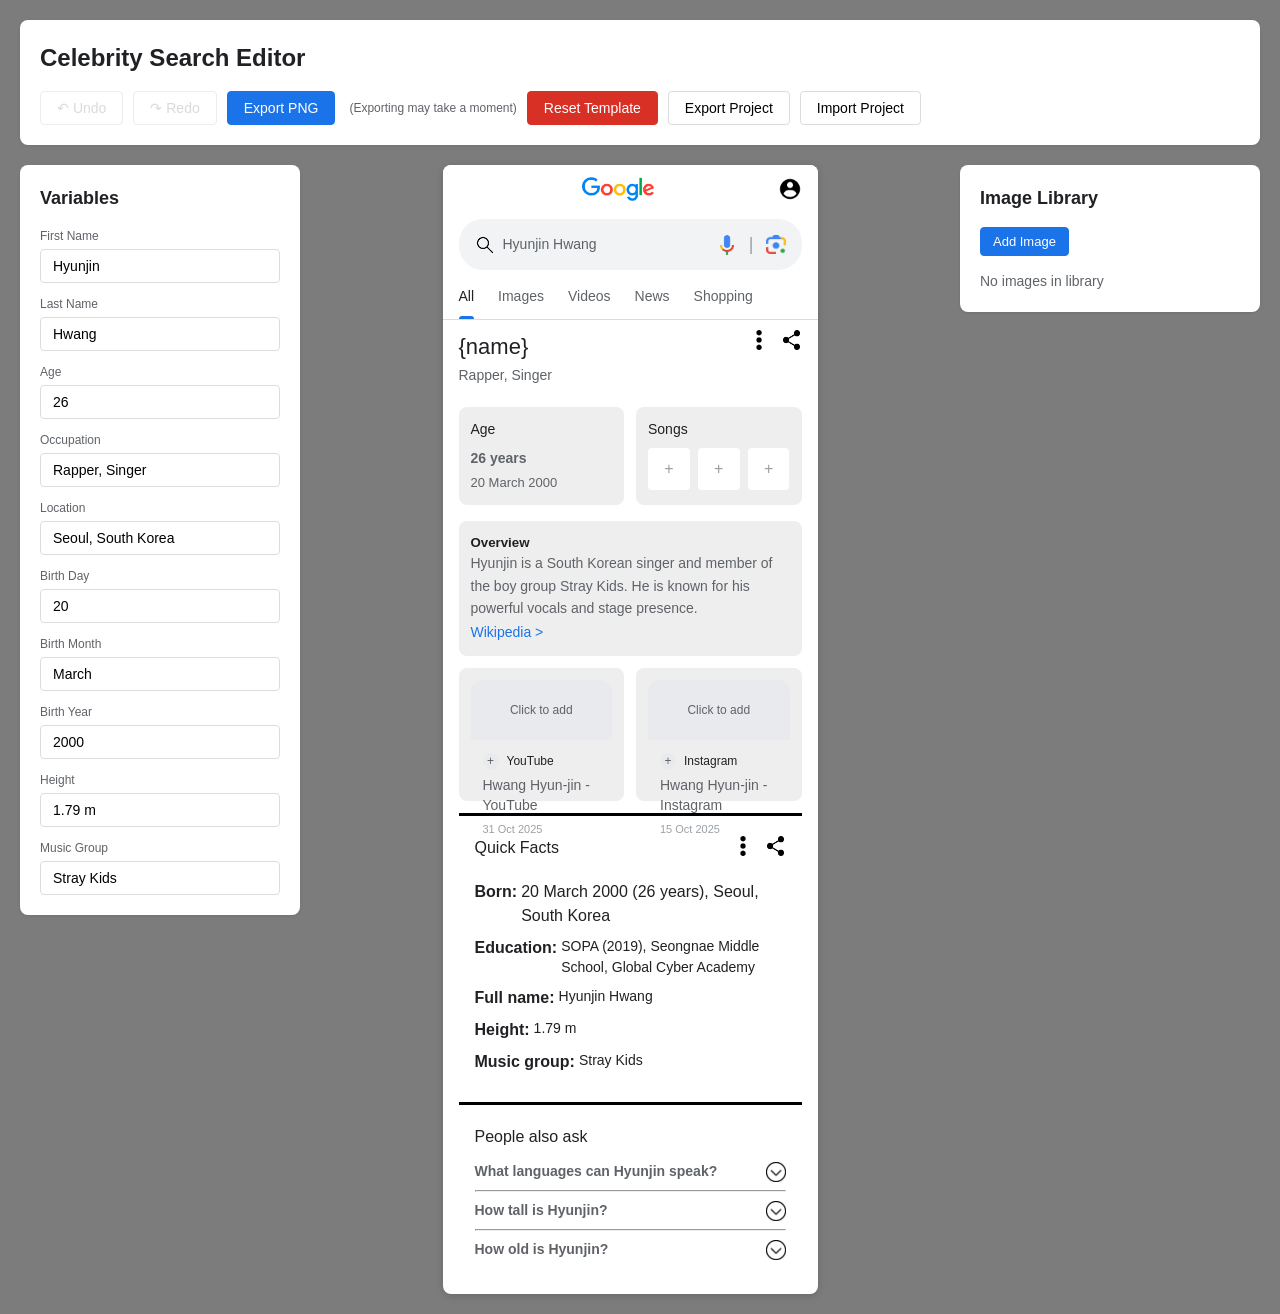
==== index.html @ 57a01bd1 "Initial commit" ====
<!DOCTYPE html>
<html lang="en">
<head>
    <meta charset="UTF-8">
    <meta name="viewport" content="width=device-width, initial-scale=1.0">
    <title>Celebrity Search Editor</title>
    <link rel="stylesheet" href="styles.css">
</head>
<body>
    <div class="app-container">
        <header class="app-header">
            <h1>Celebrity Search Editor</h1>
            <div class="toolbar">
                <button id="undoBtn" class="btn" title="Undo (Ctrl+Z)">↶ Undo</button>
                <button id="redoBtn" class="btn" title="Redo (Ctrl+Shift+Z)">↷ Redo</button>
                <button id="exportPngBtn" class="btn btn-primary">Export PNG</button>
                <span class="toolbar-note">(Exporting may take a moment)</span>
                <button id="resetBtn" class="btn btn-danger">Reset Template</button>
                <button id="exportProjectBtn" class="btn">Export Project</button>
                <button id="importProjectBtn" class="btn">Import Project</button>
            </div>
        </header>

        <div class="main-content">
            <div class="variables-panel">
                <h3>Variables</h3>
                <div class="variables-form">
                    <div class="form-group">
                        <label for="var-fname">First Name</label>
                        <input type="text" id="var-fname" data-variable="fname">
                    </div>
                    <div class="form-group">
                        <label for="var-lname">Last Name</label>
                        <input type="text" id="var-lname" data-variable="lname">
                    </div>
                    <div class="form-group">
                        <label for="var-age">Age</label>
                        <input type="text" id="var-age" data-variable="age">
                    </div>
                    <div class="form-group">
                        <label for="var-occupation">Occupation</label>
                        <input type="text" id="var-occupation" data-variable="occupation">
                    </div>
                    <div class="form-group">
                        <label for="var-location">Location</label>
                        <input type="text" id="var-location" data-variable="location">
                    </div>
                    <div class="form-group">
                        <label for="var-bday">Birth Day</label>
                        <input type="text" id="var-bday" data-variable="bday">
                    </div>
                    <div class="form-group">
                        <label for="var-bmonth">Birth Month</label>
                        <input type="text" id="var-bmonth" data-variable="bmonth">
                    </div>
                    <div class="form-group">
                        <label for="var-byear">Birth Year</label>
                        <input type="text" id="var-byear" data-variable="byear">
                    </div>
                    <div class="form-group">
                        <label for="var-height">Height</label>
                        <input type="text" id="var-height" data-variable="height">
                    </div>
                    <div class="form-group">
                        <label for="var-group">Music Group</label>
                        <input type="text" id="var-group" data-variable="group">
                    </div>
                </div>
            </div>
            <div id="previewCanvas" class="preview-canvas">
                <div class="top-image-row">
                    <div class="image-row-middle">
                        <img src="assets/google.png" alt="Google" class="top-row-image">
                    </div>
                    <div class="image-row-right">
                            <img src="assets/user-profile.png" alt="Account" class="top-row-image">
                        </div>
                    </div>
                    <div class="search-header">
                        <div class="search-bar">
                            <img src="assets/magnifying-glass-thin.png" alt="Search" class="search-icon-img">
                            <span class="search-text" data-variable="name">{fname} {lname}</span>
                            <img src="assets/microphone-icon.png" alt="Clear" class="search-icon-img">
                            <span class="search-separator">|</span>
                            <img src="assets/google-lens.png" alt="Voice" class="search-icon-img">
                        </div>
                    </div>

                    <div class="tabs-container">
                        <div class="tab tab-selected">All</div>
                        <div class="tab">Images</div>
                        <div class="tab">Videos</div>
                        <div class="tab">News</div>
                        <div class="tab">Shopping</div>
                    </div>

                    <div class="celebrity-header">
                        <div class="celebrity-info">
                            <table class="celebrity-table">
                                <tr>
                                    <td class="celebrity-name-cell">
                                        <h2 class="celebrity-name" data-variable="name">{name}</h2>
                                    </td>
                                    <td class="celebrity-icons-cell">
                                        <img src="assets/vertical-ellipsis.png" alt="More" class="celebrity-icon">
                                        <img src="assets/share.png" alt="Share" class="celebrity-icon">
                                    </td>
                                </tr>
                                <tr>
                                    <td class="celebrity-occupation-cell">
                                        <span class="meta-item" data-variable="occupation">{occupation}</span>
                                    </td>
                                    <td></td>
                                </tr>
                            </table>
                            <div class="images-section">
                              <div class="images-grid">
                                  <div class="image-slot">
                                     <img id="image1" class="gallery-image" src="" alt="Gallery 1" data-image-slot="image1">
                                     <div class="image-placeholder gallery-placeholder">Click to add</div>
                                 </div>
                                 <div class="image-slot">
                                      <img id="image2" class="gallery-image" src="" alt="Gallery 2" data-image-slot="image2">
                                     <div class="image-placeholder gallery-placeholder">Click to add</div>
                                 </div>
                              </div>
                            </div>
                            <div class="info-row">
                                <div class="info-container">
                                    <h4 class="info-title">Age</h4>
                                    <h1 class="info-text" data-variable="age">{age} years</h1>
                                    <span class="info-date" data-variable="birthdate">{bday} {bmonth} {byear}</span>
                                </div>
                                <div class="info-container">
                                    <h4 class="info-title">Songs</h4>
                                    <div class="songs-grid">
                                        <div class="song-image-slot">
                                            <img id="song1" class="song-image" src="" alt="Song 1" data-image-slot="song1">
                                            <div class="image-placeholder song-placeholder">+</div>
                                        </div>
                                        <div class="song-image-slot">
                                            <img id="song2" class="song-image" src="" alt="Song 2" data-image-slot="song2">
                                            <div class="image-placeholder song-placeholder">+</div>
                                        </div>
                                        <div class="song-image-slot">
                                            <img id="song3" class="song-image" src="" alt="Song 3" data-image-slot="song3">
                                            <div class="image-placeholder song-placeholder">+</div>
                                        </div>
                                    </div>
                                </div>
                            </div>
                        </div>
                    </div>

                    <div class="bio-section">
                     <div class="info-container">
                        <h5>Overview</h5>
                        <p class="bio-text" data-variable="bio">{bio}</p>
                        <div class="website-section">
                            <a href="#" class="website-link" data-variable="website">{website}</a>
                        </div>
                    </div>

                    <div class="article-row">
                                    <div class="article-container">
                                        <div class="article-image-wrapper">
                                            <img id="articleImage1" class="article-image" src="" alt="Article 1" data-image-slot="articleImage1">
                                            <div class="image-placeholder article-image-placeholder">Click to add</div>
                                        </div>
                                        <div class="article-text-wrapper">
                                            <div class="article-header">
                                                <div class="article-logo-wrapper">
                                                    <img id="articleLogo1" class="article-logo" src="" alt="Logo 1" data-image-slot="articleLogo1">
                                                    <div class="image-placeholder article-logo-placeholder">+</div>
                                                </div>
                                                <span class="article-title" data-variable="article1Title">{article1Title}</span>
                                            </div>
                                            <p class="article-content" data-variable="article1Text">{article1Text}</p>
                                            <span class="article-date" data-variable="article1Date">{article1Date}</span>
                                        </div>
                                    </div>
                                    <div class="article-container">
                                        <div class="article-image-wrapper">
                                            <img id="articleImage2" class="article-image" src="" alt="Article 2" data-image-slot="articleImage2">
                                            <div class="image-placeholder article-image-placeholder">Click to add</div>
                                        </div>
                                        <div class="article-text-wrapper">
                                            <div class="article-header">
                                                <div class="article-logo-wrapper">
                                                    <img id="articleLogo2" class="article-logo" src="" alt="Logo 2" data-image-slot="articleLogo2">
                                                    <div class="image-placeholder article-logo-placeholder">+</div>
                                                </div>
                                                <span class="article-title" data-variable="article2Title">{article2Title}</span>
                                            </div>
                                            <p class="article-content" data-variable="article2Text">{article2Text}</p>
                                            <span class="article-date" data-variable="article2Date">{article2Date}</span>
                                        </div>
                                    </div>
                    </div>
                    <div class="facts-section">
                            <table class="celebrity-table">
                                <tr>
                                    <td class="celebrity-name-cell">
                                        <h3>Quick Facts</h3>
                                    </td>
                                    <td class="celebrity-icons-cell">
                                        <img src="assets/vertical-ellipsis.png" alt="More" class="celebrity-icon">
                                        <img src="assets/share.png" alt="Share" class="celebrity-icon">
                                    </td>
                                </tr>
                            </table>
                        <div class="fact-item">
                            <h4>Born: </h4>
                            <p data-variable="born">{bday} {bmonth} {byear} ({age} years), {location}</p>
                        </div>
                        <div class="fact-item">
                            <h4>Education: </h4>
                            <span class="fact-value" data-variable="school">{school}</span>
                        </div><div class="fact-item">
                            <h4>Full name: </h4>
                            <span class="fact-value" data-variable="fname lname">{fname} {lname}</span>
                        </div>
                        <div class="fact-item">
                            <h4>Height: </h4>
                            <span class="fact-value" data-variable="height">{height}</span>
                        </div>
                        <div class="fact-item">
                            <h4>Music group: </h4>
                            <span class="fact-value" data-variable="group">{group}</span>
                        </div>
                </div>
                <div class="facts-section">
                    <div class="celebrity-name-cell">
                        <h3>People also ask</h3>
                    </div>
                    <div class="collapsible-fact-item" data-collapsible-id="custom1">
                        <div class="collapsible-header">
                            <h4 class="collapsible-title">What languages can Hyunjin speak?</h4>
                            <img src="assets/down-arrow.png" alt="Expand" class="collapsible-toggle">
                        </div>
                            <div class="collapsible-content">
                                <span class="collapsible-value">Hyunjin can speak Korean fluently, and has learnt English and Japanese through study.</span>
                            </div>
                        </div>
                        <hr>
                        <div class="collapsible-fact-item" data-collapsible-id="custom2">
                        <div class="collapsible-header">
                            <h4 class="collapsible-title">How tall is Hyunjin?</h4>
                            <img src="assets/down-arrow.png" alt="Expand" class="collapsible-toggle">
                        </div>
                            <div class="collapsible-content">
                                <span class="collapsible-value">Hyunjin is 1.79 meters tall, making him the tallest member in Stray Kids</span>
                            </div>
                        </div>
                        <hr>
                        <div class="collapsible-fact-item" data-collapsible-id="custom3">
                        <div class="collapsible-header">
                            <h4 class="collapsible-title">How old is Hyunjin?</h4>
                            <img src="assets/down-arrow.png" alt="Expand" class="collapsible-toggle">
                        </div>
                            <div class="collapsible-content">
                                <span class="collapsible-value">Hyunjin is 26 years old.</span>
                            </div>
                        </div>
                    </div>
                </div>
            </div>

            <div class="image-library-panel">
                <h3>Image Library</h3>
                <button id="addImageBtn" class="btn btn-primary btn-small">Add Image</button>
                <div id="imageLibrary" class="image-library-grid"></div>
            </div>
    </div>

    <input type="file" id="imageInput" accept="image/png,image/jpeg,image/webp" style="display: none;">
    <input type="file" id="projectImportInput" accept=".json" style="display: none;">

    <script src="storage.js"></script>
    <script src="history.js"></script>
    <script src="images.js"></script>
    <script src="export.js"></script>
    <script src="app.js"></script>
</body>
</html>
---- styles.css ----
* {
    margin: 0;
    padding: 0;
    box-sizing: border-box;
}

body {
    font-family: -apple-system, BlinkMacSystemFont, 'Segoe UI', Roboto, Oxygen, Ubuntu, sans-serif;
    background: #7c7c7c;
    color: #202124;
    line-height: 1.5;
}

.app-container {
    max-width: 1400px;
    margin: 0 auto;
    padding: 20px;
}

.app-header {
    background: white;
    padding: 20px;
    border-radius: 8px;
    box-shadow: 0 1px 3px rgba(0,0,0,0.1);
    margin-bottom: 20px;
}

.app-header h1 {
    font-size: 24px;
    margin-bottom: 15px;
    color: #202124;
}

.toolbar {
    display: flex;
    gap: 10px;
    flex-wrap: wrap;
    align-items: center;
}

.toolbar-note {
    font-size: 12px;
    color: #5f6368;
    margin-left: 4px;
}

.btn {
    padding: 8px 16px;
    border: 1px solid #dadce0;
    background: white;
    border-radius: 4px;
    cursor: pointer;
    font-size: 14px;
    transition: background 0.2s;
}

.btn:hover {
    background: #f1f3f4;
}

.btn:disabled {
    opacity: 0.5;
    cursor: not-allowed;
}

.btn-primary {
    background: #1a73e8;
    color: white;
    border-color: #1a73e8;
}

.btn-primary:hover {
    background: #1557b0;
}

.btn-danger {
    background: #d93025;
    color: white;
    border-color: #d93025;
}

.btn-danger:hover {
    background: #b92b20;
}

.btn-small {
    padding: 6px 12px;
    font-size: 13px;
}

.main-content {
    display: flex;
    gap: 30px;
    align-items: flex-start;
    justify-content: space-between;
}

.variables-panel {
    width: 280px;
    background: white;
    border-radius: 8px;
    box-shadow: 0 1px 3px rgba(0,0,0,0.1);
    padding: 20px;
    flex-shrink: 0;
    max-height: calc(100vh - 120px);
    overflow-y: auto;
}

.variables-panel h3 {
    font-size: 18px;
    margin-bottom: 15px;
    color: #202124;
}

.variables-form {
    display: flex;
    flex-direction: column;
    gap: 12px;
}

.form-group {
    display: flex;
    flex-direction: column;
    gap: 4px;
}

.form-group label {
    font-size: 12px;
    font-weight: 500;
    color: #5f6368;
}

.form-group input,
.form-group textarea {
    padding: 8px 12px;
    border: 1px solid #dadce0;
    border-radius: 4px;
    font-size: 14px;
    font-family: inherit;
    transition: border-color 0.2s;
}

.form-group input:focus,
.form-group textarea:focus {
    outline: none;
    border-color: #1a73e8;
}

.form-group textarea {
    resize: vertical;
    min-height: 60px;
}

.editor-area {
    flex: 1;
    display: flex;
    justify-content: center;
    margin: 0 10px;
}

.image-library-panel {
    width: 300px;
    background: white;
    border-radius: 8px;
    box-shadow: 0 1px 3px rgba(0,0,0,0.1);
    padding: 20px;
    flex-shrink: 0;
}

.preview-canvas {
    width: 375px;
    background: white;
    border-radius: 8px;
    box-shadow: 0 2px 8px rgba(0,0,0,0.15);
    overflow: hidden;
    position: relative;
}

.top-image-row {
    display: flex;
    justify-content: space-between;
    align-items: center;
    padding: 12px 16px;
    background: white;
}

.image-row-middle {
    flex: 1;
    display: flex;
    justify-content: center;
}

.image-row-right {
    display: flex;
    justify-content: flex-end;
}

.top-row-image {
    height: 24px;
    width: auto;
    object-fit: contain;
}

.search-header {
    background: white;
    padding-top: 6px;
    padding-right: 16px;
    padding-bottom: 16px;
    padding-left: 16px;
}

.search-bar {
    display: flex;
    align-items: center;
    background: #f1f3f4;
    border-radius: 24px;
    padding: 12px 16px;
    gap: 8px;
}

.search-icon-img {
    height: 20px;
    width: 20px;
    object-fit: contain;
    flex-shrink: 0;
}

.search-text {
    color: #5f6368;
    font-size: 14px;
    flex: 1;
}

.search-separator {
    color: #9aa0a6;
    font-size: 18px;
    font-weight: 300;
    margin: 0 4px;
}

.tabs-container {
    display: flex;
    gap: 24px;
    padding: 0 16px;
    border-bottom: 1px solid #dadce0;
}

.tab {
    font-size: 14px;
    color: #5f6368;
    cursor: default;
    padding-bottom: 12px;
    position: relative;
}

.tab-selected {
    color: #202124;
    font-weight: 500;
}

.tab-selected::after {
    content: '';
    position: absolute;
    bottom: 0;
    left: 0;
    right: 0;
    height: 3px;
    background: #1a73e8;
    border-radius: 3px 3px 0 0;
}

.celebrity-header {
    padding: 10px 16px;
    display: flex;
    gap: 16px;
}

.profile-image-container {
    flex-shrink: 0;
    width: 80px;
    height: 80px;
    position: relative;
}

.profile-image {
    width: 80px;
    height: 80px;
    border-radius: 50%;
    object-fit: cover;
    cursor: pointer;
}

.profile-placeholder {
    position: absolute;
    top: 0;
    left: 0;
    width: 80px;
    height: 80px;
    border-radius: 50%;
    background: #f1f3f4;
    display: flex;
    align-items: center;
    justify-content: center;
    font-size: 10px;
    color: #5f6368;
    text-align: center;
    cursor: pointer;
    padding: 8px;
}

.celebrity-info {
    flex: 1;
    min-width: 0;
}

.celebrity-table {
    width: 100%;
    border-collapse: collapse;
    margin-bottom: 8px;
}

.celebrity-name-cell {
    text-align: left;
    vertical-align: top;
}

.celebrity-occupation-cell {
    text-align: left;
    vertical-align: top;
}

.celebrity-icons-cell {
    text-align: right;
    vertical-align: top;
    white-space: nowrap;
}

.celebrity-icon {
    height: 20px;
    width: 20px;
    object-fit: contain;
    margin-left: 8px;
}

.celebrity-icon:first-child {
    margin-left: 0;
}

.info-row {
    display: flex;
    gap: 12px;
    margin-top: 12px;
}

.info-container {
    flex: 1;
    padding: 12px;
    background: #eeeeee;
    border-radius: 8px;
}

.info-title {
    font-size: 14px;
    font-weight: 500;
    color: #202124;
    margin-bottom: 8px;
}

.info-text {
    display: block;
    color: #5f6368;
    font-size: 14px;
    margin-bottom: 4px;
    cursor: pointer;
}

.info-date {
    display: block;
    color: #5f6368;
    font-size: 13px;
    cursor: pointer;
}

.songs-grid {
    display: flex;
    gap: 8px;
}

.song-image-slot {
    flex: 1;
    aspect-ratio: 1;
    position: relative;
    background: #ffffff;
    border-radius: 4px;
    overflow: hidden;
}

.song-image {
    width: 100%;
    height: 100%;
    object-fit: cover;
    cursor: pointer;
}

.song-placeholder {
    position: absolute;
    top: 0;
    left: 0;
    width: 100%;
    height: 100%;
    display: flex;
    align-items: center;
    justify-content: center;
    font-size: 16px;
    color: #9aa0a6;
    cursor: pointer;
}

.celebrity-name {
    font-size: 22px;
    font-weight: 500;
    color: #202124;
    cursor: pointer;
    word-wrap: break-word;
}

.celebrity-meta {
    display: flex;
    gap: 8px;
    margin-bottom: 8px;
    flex-wrap: wrap;
}

.meta-item {
    color: #5f6368;
    font-size: 14px;
    cursor: pointer;
}

.celebrity-location {
    color: #5f6368;
    font-size: 14px;
    cursor: pointer;
}

.bio-section {
    padding: 6px 16px;
}

.bio-section h3 {
    font-size: 16px;
    font-weight: 500;
    color: #202124;
    margin-bottom: 12px;
}

.bio-text {
    color: #5f6368;
    font-size: 14px;
    line-height: 1.6;
    cursor: pointer;
    word-wrap: break-word;
}

.website-section h3 {
    font-size: 16px;
    font-weight: 500;
    color: #202124;
    margin-bottom: 12px;
}

.website-link {
    color: #1a73e8;
    text-decoration: none;
    font-size: 14px;
    cursor: pointer;
    word-wrap: break-word;
}

.website-link:hover {
    text-decoration: underline;
}

.images-section h3 {
    font-size: 16px;
    font-weight: 500;
    color: #202124;
    margin-bottom: 12px;
}

.images-grid {
    display: grid;
    grid-template-columns: repeat(2, 1fr);
    gap: 8px;
}

.image-slot {
    position: relative;
    background: #f1f3f4;
    border-radius: 8px;
    overflow: hidden;
}

.gallery-image {
    width: 100%;
    height: 100%;
    object-fit: cover;
    cursor: pointer;
}

.gallery-placeholder {
    position: absolute;
    top: 0;
    left: 0;
    width: 100%;
    height: 100%;
    display: flex;
    align-items: center;
    justify-content: center;
    font-size: 11px;
    color: #5f6368;
    text-align: center;
    cursor: pointer;
    padding: 8px;
}

.facts-section {
    padding: 20px 16px;
    border-top: 3px solid #000
}

.facts-section h3 {
    font-size: 16px;
    font-weight: 500;
    color: #202124;
    margin-bottom: 12px;
}

.article-row {
    display: flex;
    gap: 12px;
    margin: 12px 0px;
}

.article-container {
    flex: 1;
    padding: 12px;
    background: #eeeeee;
    border-radius: 8px;
}

.article-image-wrapper {
    height: 55%;
    position: relative;
    background: #e8eaed;
    border-radius: 12px 12px 0 0;
    overflow: hidden;
}

.article-image {
    width: 100%;
    height: 100%;
    object-fit: cover;
    cursor: pointer;
}

.article-image-placeholder {
    position: absolute;
    top: 0;
    left: 0;
    width: 100%;
    height: 100%;
    display: flex;
    align-items: center;
    justify-content: center;
    font-size: 12px;
    color: #5f6368;
    text-align: center;
    cursor: pointer;
    padding: 8px;
}

.article-text-wrapper {
    height: 45%;
    padding: 12px;
    display: flex;
    flex-direction: column;
    gap: 6px;
    justify-content: space-between;

}

.article-header {
    display: flex;
    align-items: center;
    gap: 8px;
}

.article-logo-wrapper {
    width: 16px;
    height: 16px;
    position: relative;
    flex-shrink: 0;
}

.article-logo {
    width: 16px;
    height: 16px;
    border-radius: 50%;
    object-fit: contain;
    cursor: pointer;
}

.article-logo-placeholder {
    position: absolute;
    top: 0;
    left: 0;
    width: 100%;
    height: 100%;
    display: flex;
    align-items: center;
    justify-content: center;
    font-size: 12px;
    color: #5f6368;
    background: #e8eaed;
    border-radius: 50%;
    cursor: pointer;
}

.article-title {
    font-size: 12px;
    font-weight: 500;
    color: #202124;
    cursor: pointer;
}

.article-content {
    font-size: 14px;
    color: #5f6368;
    line-height: 1.4;
    cursor: pointer;
    margin: 0;
}

.article-date {
    font-size: 11px;
    color: #9aa0a6;
    cursor: pointer;
}

.fact-item {
    display: flex;
    margin-bottom: 8px;
    gap: 4px;
}

.fact-label {
    color: #5f6368;
    font-size: 14px;
    width: 80px;
    flex-shrink: 0;
}

.fact-value {
    color: #202124;
    font-size: 14px;
    cursor: pointer;
    word-wrap: break-word;
}

.collapsible-fact-item {
    margin-bottom: 8px;
    margin-top: 8px;
}

.collapsible-header {
    display: flex;
    justify-content: space-between;
    align-items: center;
    cursor: pointer;
}

.collapsible-title {
    color: #5f6368;
    font-size: 14px;
    font-weight: bold;
    margin: 0;
    cursor: pointer;
}

.collapsible-toggle {
    height: 20px;
    width: 20px;
    object-fit: contain;
    cursor: pointer;
    transition: transform 0.2s;
}

.collapsible-fact-item.expanded .collapsible-toggle {
    transform: rotate(180deg);
}

.collapsible-content {
    max-height: 0;
    overflow: hidden;
    transition: max-height 0.3s ease-out;
    padding-left: 0;
}

.collapsible-fact-item.expanded .collapsible-content {
    max-height: 200px;
    padding-left: 4px;
}

.collapsible-value {
    color: #202124;
    font-size: 14px;
    cursor: pointer;
    word-wrap: break-word;
    display: block;
    padding-top: 4px;
}

.image-library-panel h3 {
    font-size: 18px;
    margin-bottom: 15px;
    color: #202124;
}

.image-library-grid {
    display: grid;
    grid-template-columns: repeat(2, 1fr);
    gap: 10px;
    margin-top: 15px;
}

.library-image-item {
    position: relative;
    aspect-ratio: 1;
    border-radius: 8px;
    overflow: hidden;
    cursor: pointer;
    border: 2px solid transparent;
    transition: border-color 0.2s;
}

.library-image-item:hover {
    border-color: #1a73e8;
}

.library-image-item img {
    width: 100%;
    height: 100%;
    object-fit: cover;
}

.library-image-item .delete-btn {
    position: absolute;
    top: 4px;
    right: 4px;
    background: rgba(0,0,0,0.7);
    color: white;
    border: none;
    border-radius: 50%;
    width: 24px;
    height: 24px;
    cursor: pointer;
    font-size: 14px;
    display: flex;
    align-items: center;
    justify-content: center;
    opacity: 0;
    transition: opacity 0.2s;
}

.library-image-item:hover .delete-btn {
    opacity: 1;
}

.library-image-item.dragging {
    opacity: 0.5;
    cursor: grabbing;
}

.drag-over {
    border: 2px dashed #1a73e8 !important;
    background: #e8f0fe !important;
}

.editable {
    outline: none;
    border: 1px dashed #1a73e8;
    background: #e8f0fe;
    padding: 2px 4px;
    border-radius: 2px;
}

.editable:focus {
    border: 1px solid #1a73e8;
    background: white;
}

img[src=""] {
    display: none;
}

.image-placeholder {
    display: flex;
}

img:not([src=""]) + .image-placeholder {
    display: none;
}

@media (max-width: 900px) {
    .main-content {
        flex-direction: column;
    }
    
    .variables-panel {
        width: 100%;
        max-height: none;
    }
    
    .image-library-panel {
        width: 100%;
    }
    
    .preview-canvas {
        margin: 0 auto;
    }
}
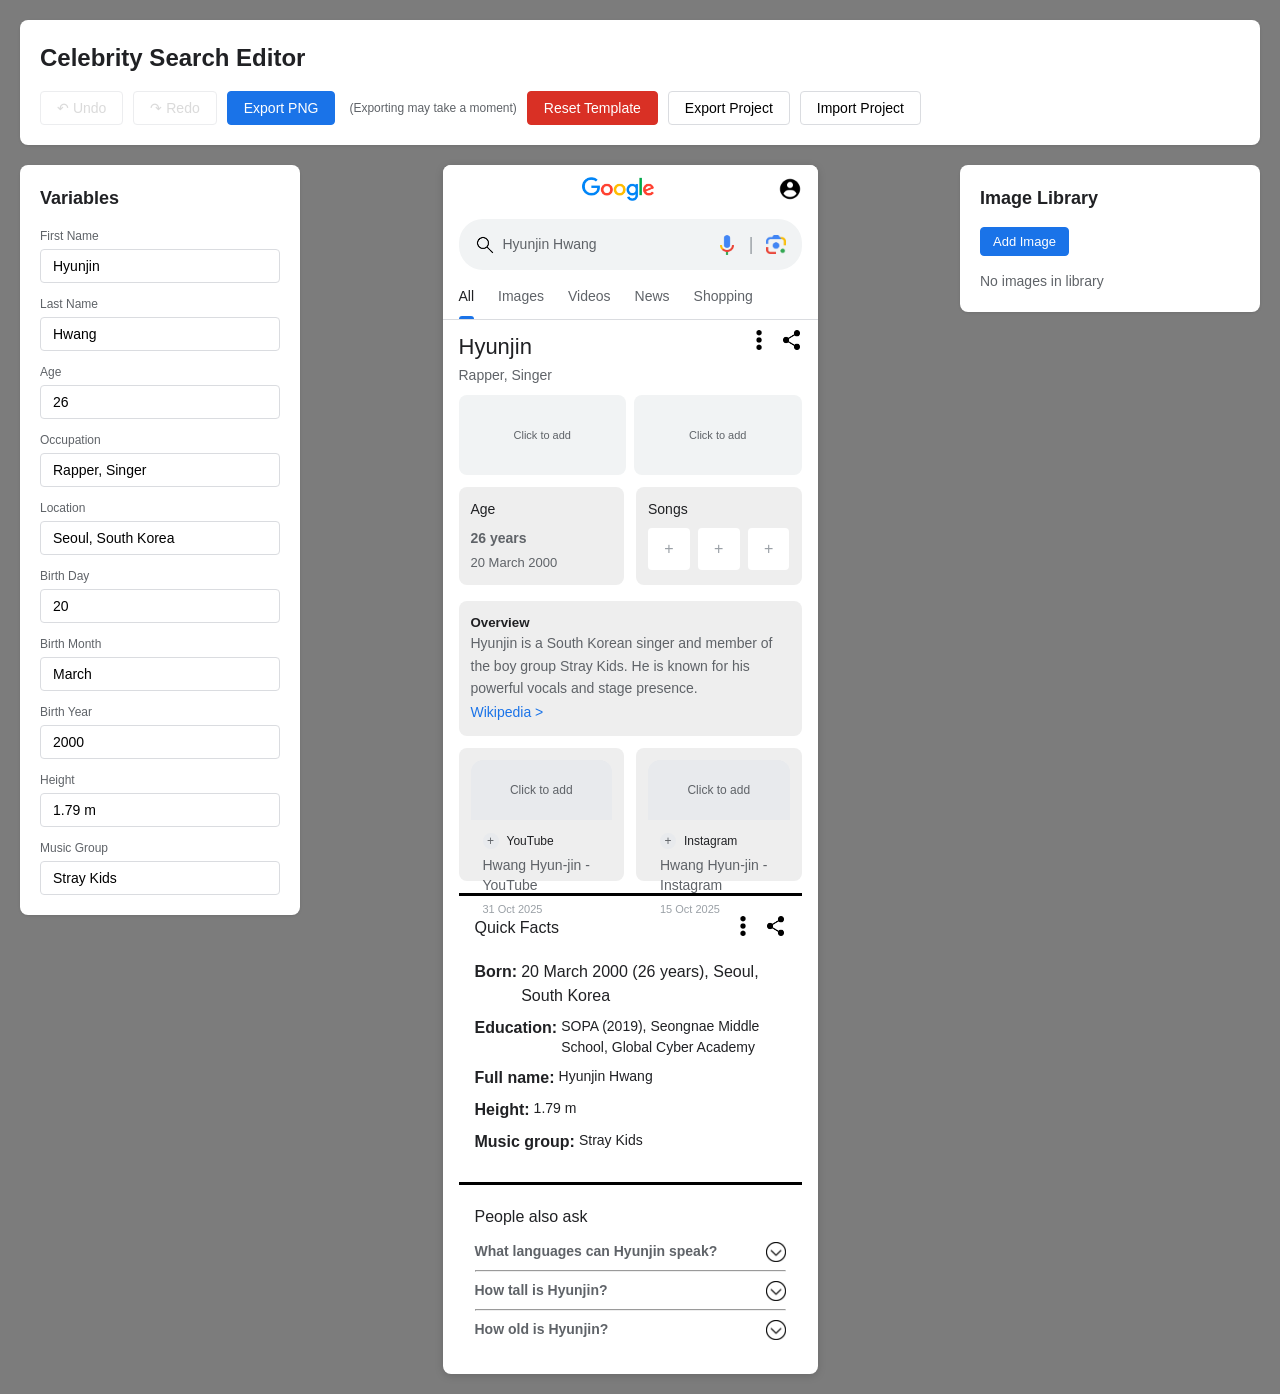
==== commit 98abe95b: "Small fixes" ====
--- a/index.html
+++ b/index.html
@@ -99,7 +99,7 @@
                             <table class="celebrity-table">
                                 <tr>
                                     <td class="celebrity-name-cell">
-                                        <h2 class="celebrity-name" data-variable="name">{name}</h2>
+                                        <h2 class="celebrity-name" data-variable="name">Hyunjin</h2>
                                     </td>
                                     <td class="celebrity-icons-cell">
                                         <img src="assets/vertical-ellipsis.png" alt="More" class="celebrity-icon">
--- a/styles.css
+++ b/styles.css
@@ -499,6 +499,7 @@
     background: #f1f3f4;
     border-radius: 8px;
     overflow: hidden;
+    min-height: 80px;
 }
 
 .gallery-image {
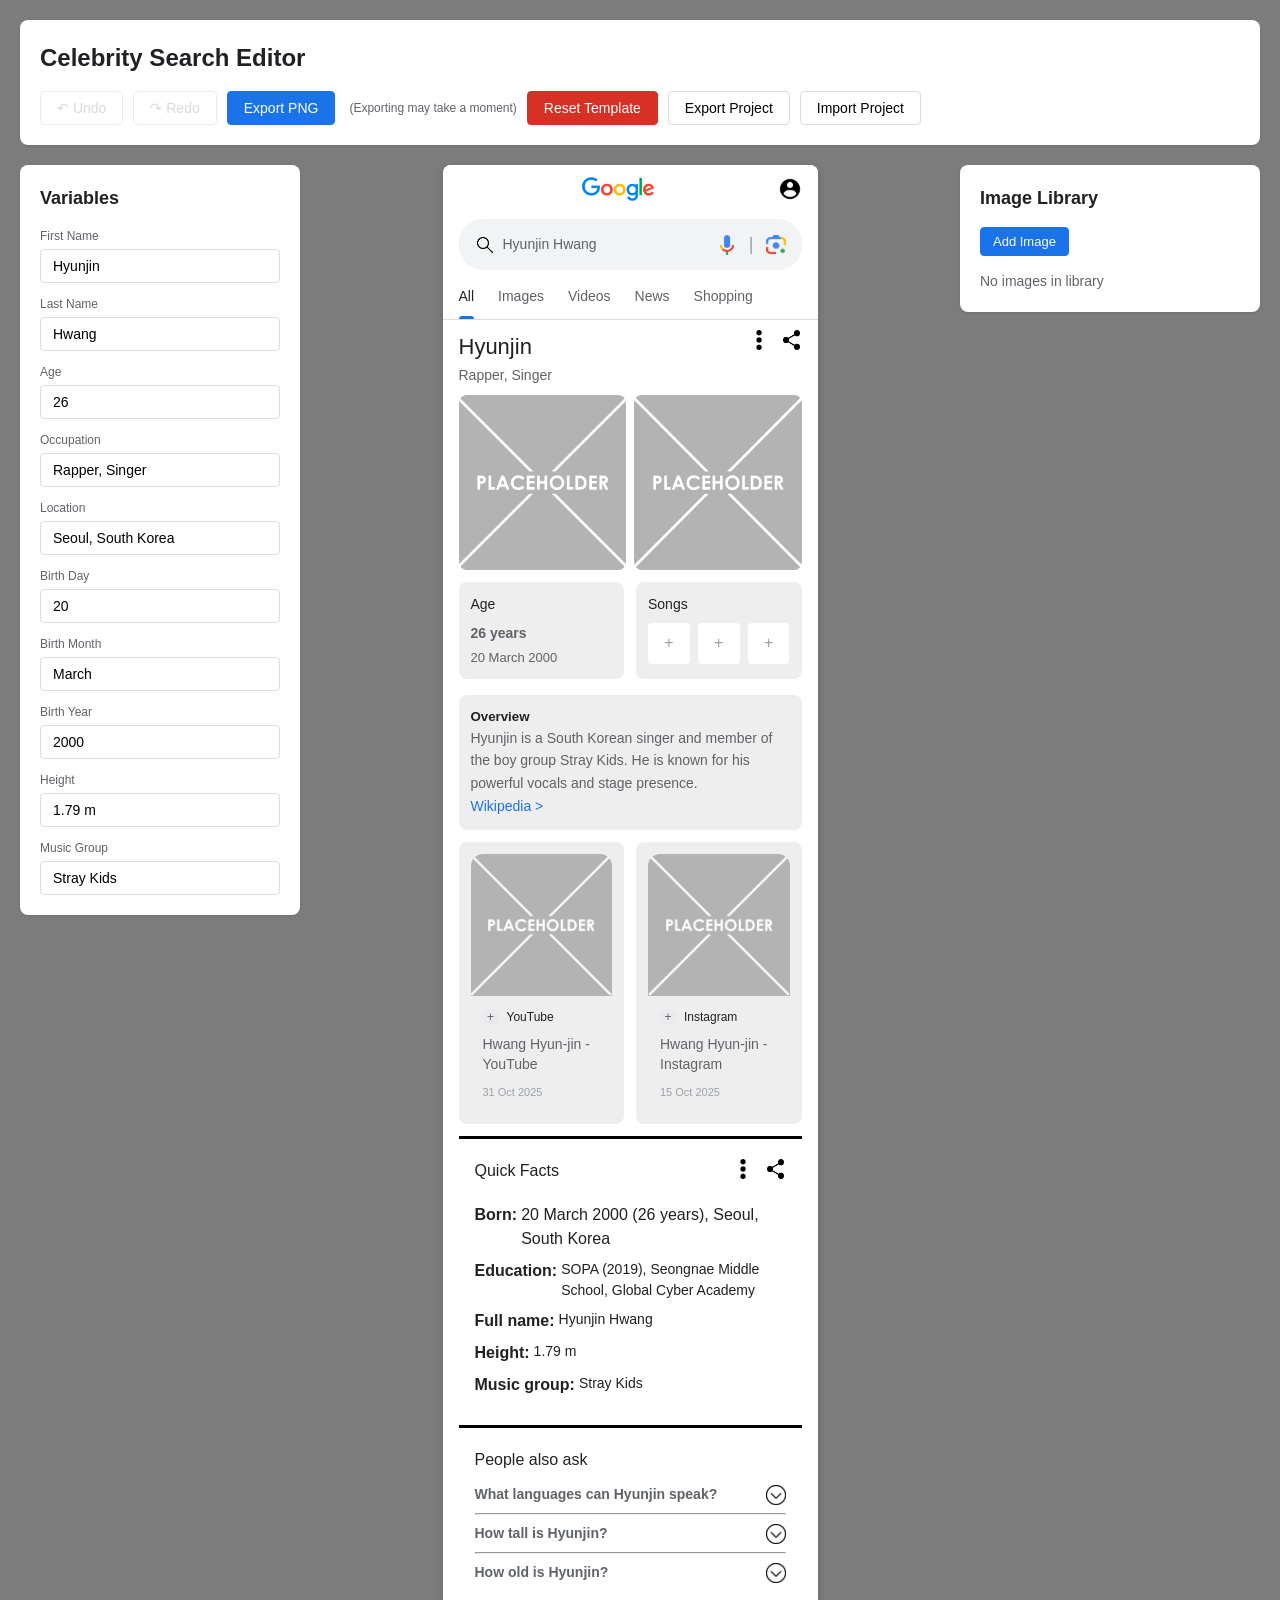
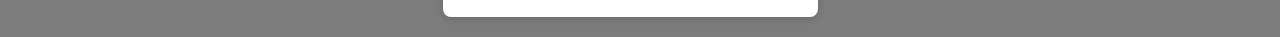
==== commit b4e16bb5: "Workaround" ====
--- a/index.html
+++ b/index.html
@@ -116,11 +116,11 @@
                             <div class="images-section">
                               <div class="images-grid">
                                   <div class="image-slot">
-                                     <img id="image1" class="gallery-image" src="" alt="Gallery 1" data-image-slot="image1">
+                                     <img id="image1" class="gallery-image" src="assets/Placeholder.png" alt="Gallery 1" data-image-slot="image1">
                                      <div class="image-placeholder gallery-placeholder">Click to add</div>
                                  </div>
                                  <div class="image-slot">
-                                      <img id="image2" class="gallery-image" src="" alt="Gallery 2" data-image-slot="image2">
+                                      <img id="image2" class="gallery-image" src="assets/Placeholder.png" alt="Gallery 2" data-image-slot="image2">
                                      <div class="image-placeholder gallery-placeholder">Click to add</div>
                                  </div>
                               </div>
@@ -164,7 +164,7 @@
                     <div class="article-row">
                                     <div class="article-container">
                                         <div class="article-image-wrapper">
-                                            <img id="articleImage1" class="article-image" src="" alt="Article 1" data-image-slot="articleImage1">
+                                            <img id="articleImage1" class="article-image" src="assets/Placeholder.png" alt="Article 1" data-image-slot="articleImage1">
                                             <div class="image-placeholder article-image-placeholder">Click to add</div>
                                         </div>
                                         <div class="article-text-wrapper">
@@ -181,7 +181,7 @@
                                     </div>
                                     <div class="article-container">
                                         <div class="article-image-wrapper">
-                                            <img id="articleImage2" class="article-image" src="" alt="Article 2" data-image-slot="articleImage2">
+                                            <img id="articleImage2" class="article-image" src="assets/Placeholder.png" alt="Article 2" data-image-slot="articleImage2">
                                             <div class="image-placeholder article-image-placeholder">Click to add</div>
                                         </div>
                                         <div class="article-text-wrapper">
--- a/styles.css
+++ b/styles.css
@@ -809,7 +809,7 @@
     display: flex;
 }
 
-img:not([src=""]) + .image-placeholder {
+img:not([src=""]) ~ .image-placeholder {
     display: none;
 }
 
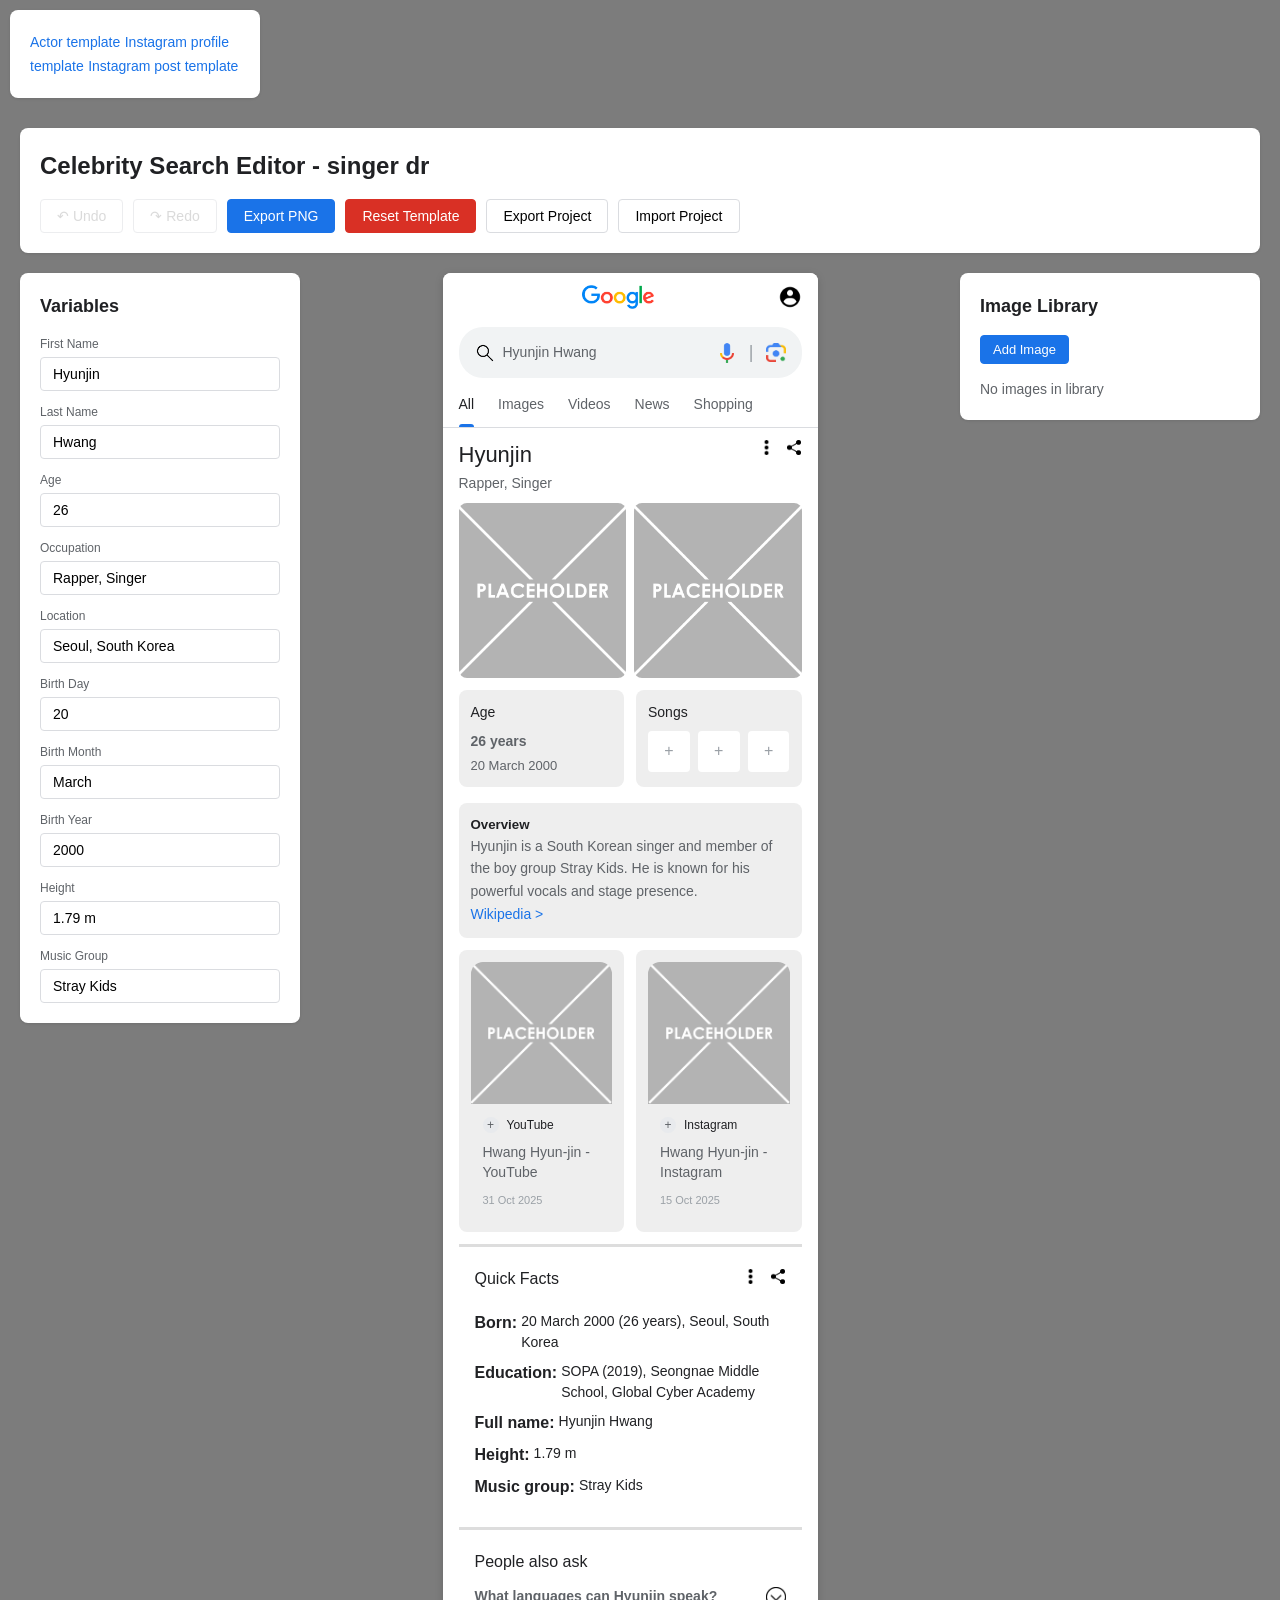
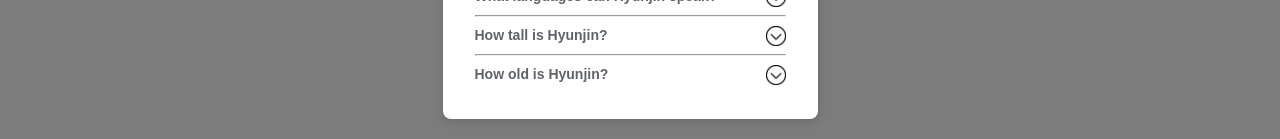
==== commit 3be6d0ec: "e" ====
--- a/index.html
+++ b/index.html
@@ -7,15 +7,19 @@
     <link rel="stylesheet" href="styles.css">
 </head>
 <body>
+    <div class="links">
+        <a href="actor.html" class="website-link">Actor template</a>
+        <a href="instaprofile.html" class="website-link">Instagram profile template</a>
+        <a href="instapost.html" class="website-link">Instagram post template</a>
+    </div>
     <div class="app-container">
         <header class="app-header">
-            <h1>Celebrity Search Editor</h1>
+            <h1>Celebrity Search Editor - singer dr</h1>
             <div class="toolbar">
                 <button id="undoBtn" class="btn" title="Undo (Ctrl+Z)">↶ Undo</button>
                 <button id="redoBtn" class="btn" title="Redo (Ctrl+Shift+Z)">↷ Redo</button>
-                <button id="exportPngBtn" class="btn btn-primary">Export PNG</button>
-                <span class="toolbar-note">(Exporting may take a moment)</span>
-                <button id="resetBtn" class="btn btn-danger">Reset Template</button>
+                <button id="exportPngBtn" class="btn btn-primary" title="Exporting may take a moment">Export PNG</button>
+                <button id="resetBtn" class="btn btn-danger" title="Clearing the website cache and reloading the page is probably faster lol">Reset Template</button>
                 <button id="exportProjectBtn" class="btn">Export Project</button>
                 <button id="importProjectBtn" class="btn">Import Project</button>
             </div>
@@ -99,7 +103,7 @@
                             <table class="celebrity-table">
                                 <tr>
                                     <td class="celebrity-name-cell">
-                                        <h2 class="celebrity-name" data-variable="name">Hyunjin</h2>
+                                        <h2 class="celebrity-name" data-variable="name">{name}</h2>
                                     </td>
                                     <td class="celebrity-icons-cell">
                                         <img src="assets/vertical-ellipsis.png" alt="More" class="celebrity-icon">
@@ -211,7 +215,7 @@
                             </table>
                         <div class="fact-item">
                             <h4>Born: </h4>
-                            <p data-variable="born">{bday} {bmonth} {byear} ({age} years), {location}</p>
+                            <p class="fact-value" data-variable="born">{bday} {bmonth} {byear} ({age} years), {location}</p>
                         </div>
                         <div class="fact-item">
                             <h4>Education: </h4>
@@ -235,31 +239,31 @@
                     </div>
                     <div class="collapsible-fact-item" data-collapsible-id="custom1">
                         <div class="collapsible-header">
-                            <h4 class="collapsible-title">What languages can Hyunjin speak?</h4>
+                            <h4 class="collapsible-title" data-variable="custom1Title">What languages can Hyunjin speak?</h4>
                             <img src="assets/down-arrow.png" alt="Expand" class="collapsible-toggle">
                         </div>
                             <div class="collapsible-content">
-                                <span class="collapsible-value">Hyunjin can speak Korean fluently, and has learnt English and Japanese through study.</span>
+                                <span class="collapsible-value" data-variable="custom1Value">Hyunjin can speak Korean fluently, and has learnt English and Japanese through study.</span>
                             </div>
                         </div>
                         <hr>
                         <div class="collapsible-fact-item" data-collapsible-id="custom2">
                         <div class="collapsible-header">
-                            <h4 class="collapsible-title">How tall is Hyunjin?</h4>
+                            <h4 class="collapsible-title" data-variable="custom2Title">How tall is Hyunjin?</h4>
                             <img src="assets/down-arrow.png" alt="Expand" class="collapsible-toggle">
                         </div>
                             <div class="collapsible-content">
-                                <span class="collapsible-value">Hyunjin is 1.79 meters tall, making him the tallest member in Stray Kids</span>
+                                <span class="collapsible-value" data-variable="custom2Value">Hyunjin is 1.79 meters tall, making him the tallest member in Stray Kids</span>
                             </div>
                         </div>
                         <hr>
                         <div class="collapsible-fact-item" data-collapsible-id="custom3">
                         <div class="collapsible-header">
-                            <h4 class="collapsible-title">How old is Hyunjin?</h4>
+                            <h4 class="collapsible-title" data-variable="custom3Title">How old is Hyunjin?</h4>
                             <img src="assets/down-arrow.png" alt="Expand" class="collapsible-toggle">
                         </div>
                             <div class="collapsible-content">
-                                <span class="collapsible-value">Hyunjin is 26 years old.</span>
+                                <span class="collapsible-value" data-variable="custom3Value">Hyunjin is 26 years old.</span>
                             </div>
                         </div>
                     </div>
--- a/styles.css
+++ b/styles.css
@@ -29,6 +29,18 @@
     font-size: 24px;
     margin-bottom: 15px;
     color: #202124;
+}
+
+.links {
+    width: 250px;
+    background: white;
+    border-radius: 8px;
+    box-shadow: 0 1px 3px rgba(0, 0, 0, 0.1);
+    padding: 20px;
+    flex-shrink: 0;
+    max-height: calc(100vh - 120px);
+    overflow-y: auto;
+    margin: 10px;
 }
 
 .toolbar {
@@ -336,8 +348,8 @@
 }
 
 .celebrity-icon {
-    height: 20px;
-    width: 20px;
+    height: 15px;
+    width: 15px;
     object-fit: contain;
     margin-left: 8px;
 }
@@ -379,6 +391,12 @@
     color: #5f6368;
     font-size: 13px;
     cursor: pointer;
+}
+
+.movie-container {
+    flex: 1;
+    padding: 12px;
+    border-radius: 8px;
 }
 
 .songs-grid {
@@ -527,7 +545,7 @@
 
 .facts-section {
     padding: 20px 16px;
-    border-top: 3px solid #000
+    border-top: 3px solid #ddd
 }
 
 .facts-section h3 {
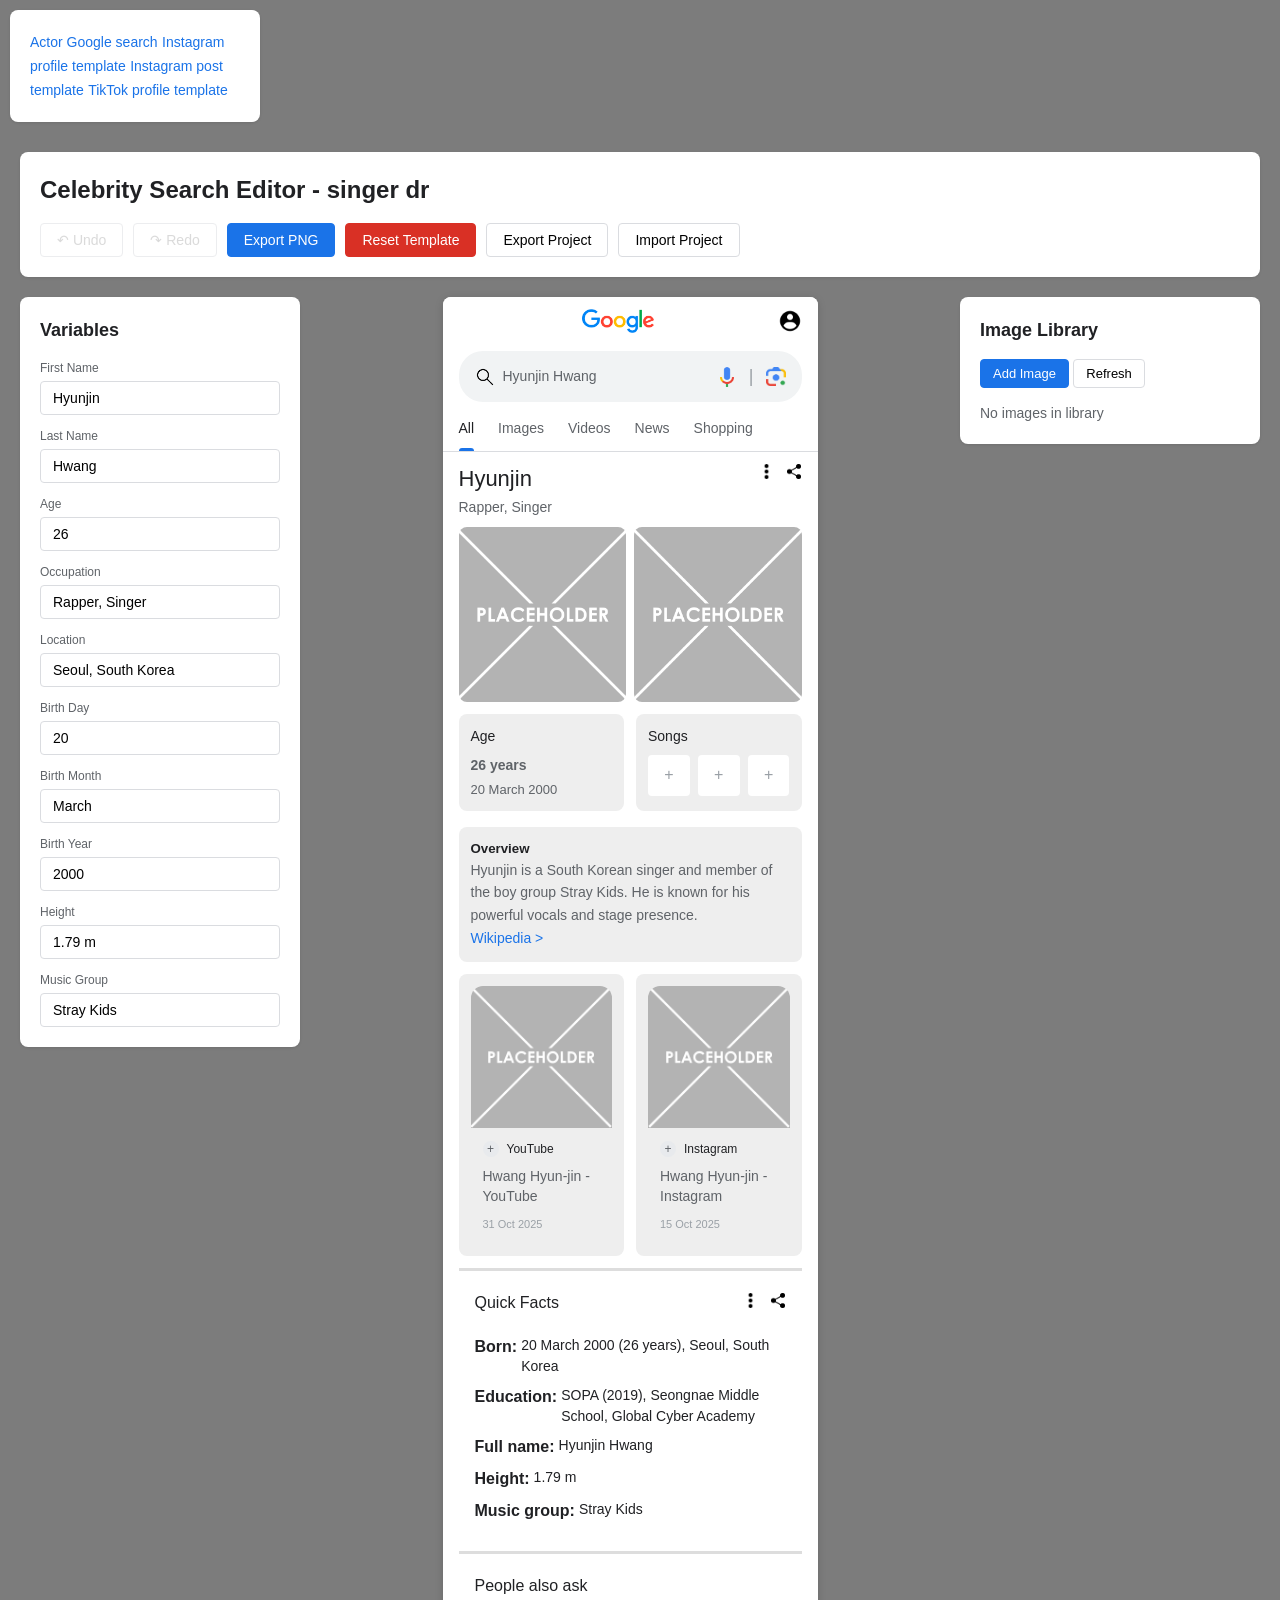
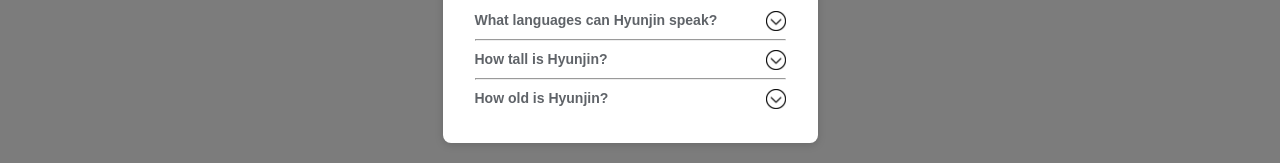
==== commit 7e9bdd90: "other templates" ====
--- a/index.html
+++ b/index.html
@@ -7,12 +7,14 @@
     <link rel="stylesheet" href="styles.css">
 </head>
 <body>
-    <div class="links">
-        <a href="actor.html" class="website-link">Actor template</a>
-        <a href="instaprofile.html" class="website-link">Instagram profile template</a>
-        <a href="instapost.html" class="website-link">Instagram post template</a>
-    </div>
-    <div class="app-container">
+    <div class="main-wrapper">
+        <div class="links">
+            <a href="templates/actor/actor.html" class="website-link">Actor Google search</a>
+            <a href="templates/insta-profile/instaprofile.html" class="website-link">Instagram profile template</a>
+            <a href="templates/insta-post/instapost.html" class="website-link">Instagram post template</a>
+            <a href="templates/tiktok-profile/tiktokprofile.html" class="website-link">TikTok profile template</a>
+        </div>
+        <div class="app-container">
         <header class="app-header">
             <h1>Celebrity Search Editor - singer dr</h1>
             <div class="toolbar">
@@ -272,12 +274,16 @@
 
             <div class="image-library-panel">
                 <h3>Image Library</h3>
-                <button id="addImageBtn" class="btn btn-primary btn-small">Add Image</button>
+                <div class="library-header-buttons">
+                    <button id="addImageBtn" class="btn btn-primary btn-small">Add Image</button>
+                    <button id="refreshLibraryBtn" class="btn btn-small">Refresh</button>
+                </div>
                 <div id="imageLibrary" class="image-library-grid"></div>
             </div>
     </div>
-
-    <input type="file" id="imageInput" accept="image/png,image/jpeg,image/webp" style="display: none;">
+    </div>
+
+    <input type="file" id="imageInput" accept="image/png,image/jpeg,image/webp" multiple style="display: none;">
     <input type="file" id="projectImportInput" accept=".json" style="display: none;">
 
     <script src="storage.js"></script>
